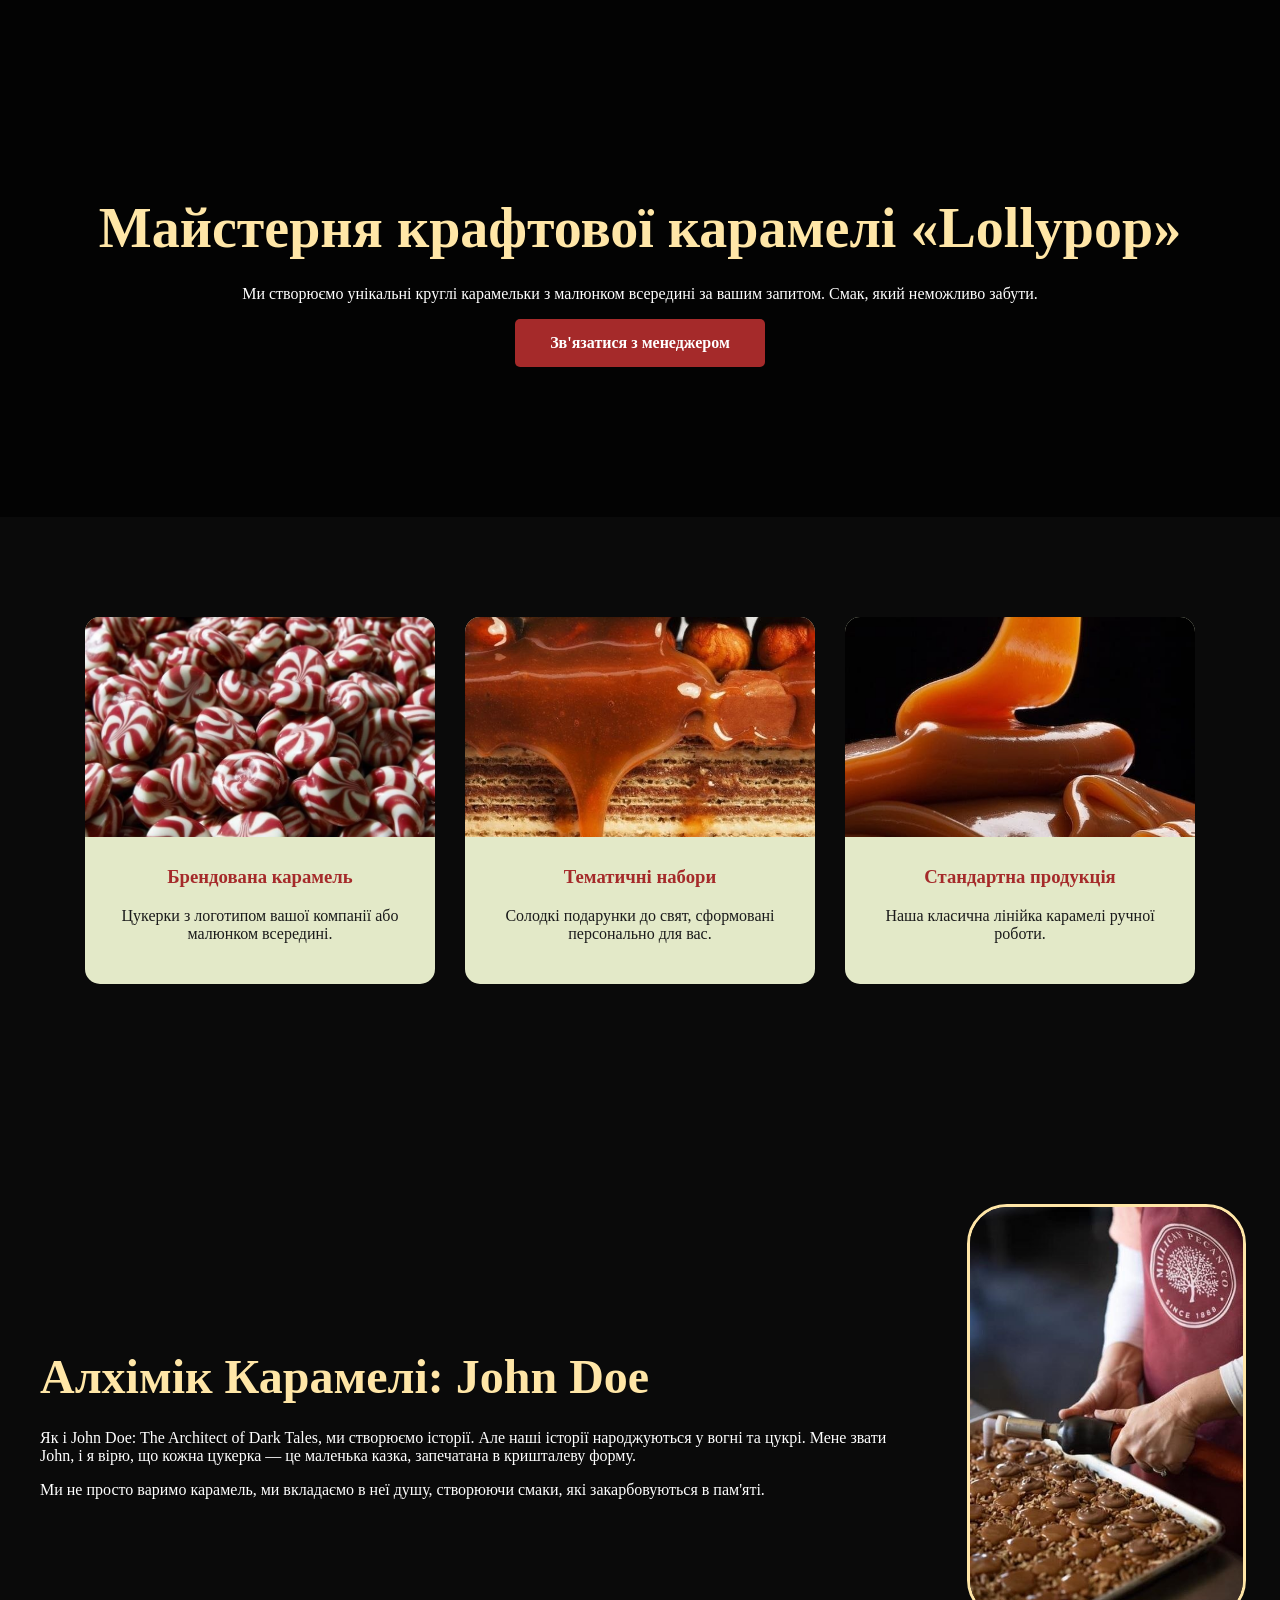
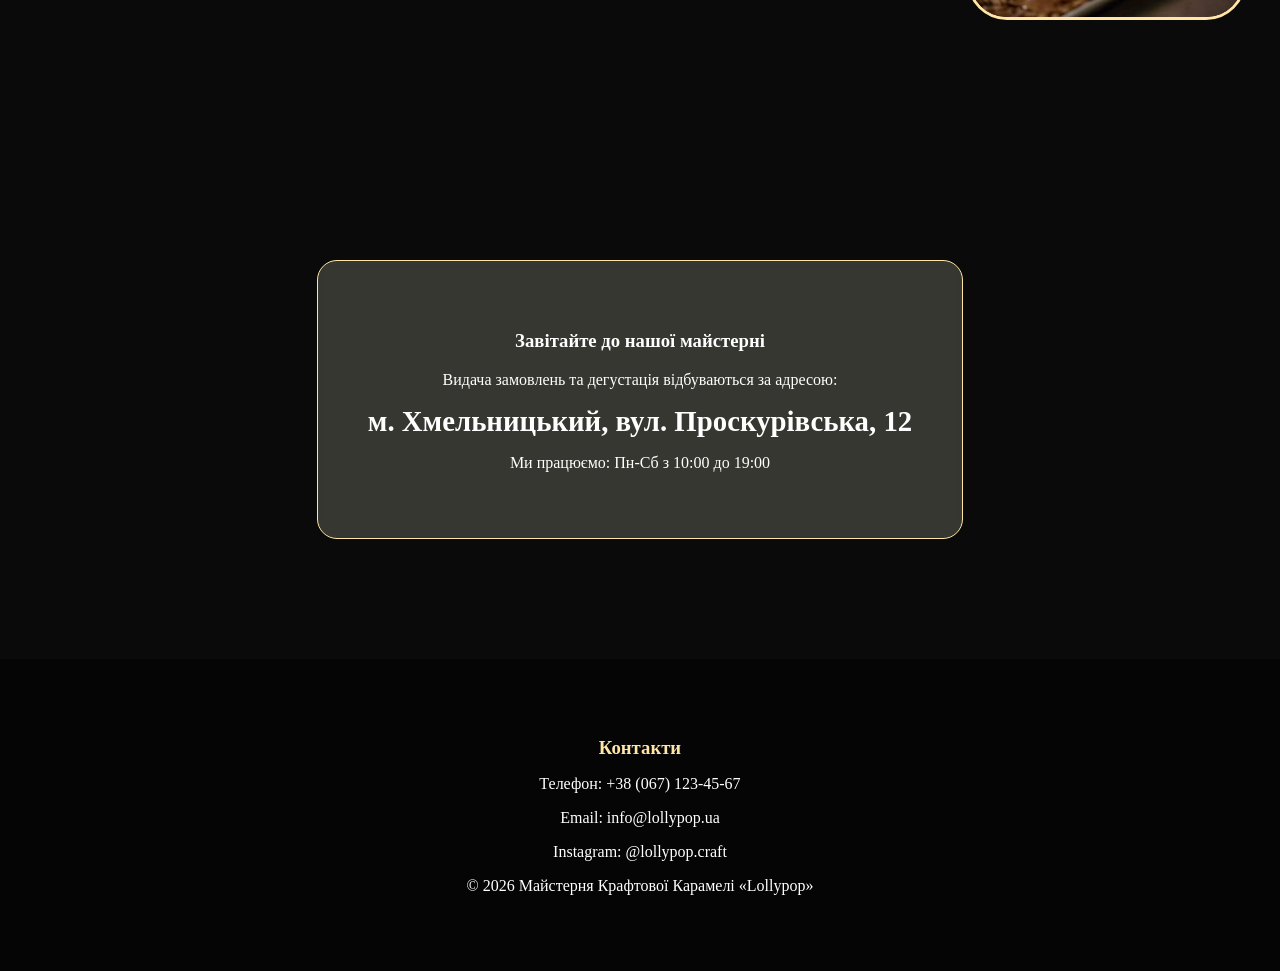
==== index.html @ 49b11ff1 "first commit" ====
<!DOCTYPE html>
<html lang="uk">
<head>
    <meta charset="UTF-8">
    <meta name="viewport" content="width=device-width, initial-scale=1.0">
    <title>Lollypop - Майстерня Крафтової Карамелі</title>
    <link rel="stylesheet" href="style.css">
</head>
<body>

    <section class="hero">
        <div class="container">
            <h1>Майстерня крафтової карамелі «Lollypop»</h1>
            <p>Ми створюємо унікальні круглі карамельки з малюнком всередині за вашим запитом. Смак, який неможливо забути.</p>
            <a href="#" class="btn-manager">Зв'язатися з менеджером</a>
        </div>
    </section>

    <section class="products-container">
        <div class="container">
            <div class="product-grid">
                <div class="card">
                    <img src="img/brand-candy.jpg" alt="Брендована карамель" class="card-img">
                    <div class="card-content">
                        <h3>Брендована карамель</h3>
                        <p>Цукерки з логотипом вашої компанії або малюнком всередині.</p>
                    </div>
                </div>
                <div class="card">
                    <img src="img/gift-sets.jpg" alt="Тематичні набори" class="card-img">
                    <div class="card-content">
                        <h3>Тематичні набори</h3>
                        <p>Солодкі подарунки до свят, сформовані персонально для вас.</p>
                    </div>
                </div>
                <div class="card">
                    <img src="img/classic-style.jpg" alt="Стандартна продукція" class="card-img">
                    <div class="card-content">
                        <h3>Стандартна продукція</h3>
                        <p>Наша класична лінійка карамелі ручної роботи.</p>
                    </div>
                </div>
            </div>
        </div>
    </section>

    <section class="master-section">
        <div class="container master-grid">
            <div class="master-info">
                <h2>Алхімік Карамелі: John Doe</h2>
                <p>Як і John Doe: The Architect of Dark Tales, ми створюємо історії. Але наші історії народжуються у вогні та цукрі. Мене звати John, і я вірю, що кожна цукерка — це маленька казка, запечатана в кришталеву форму.</p>
                <p>Ми не просто варимо карамель, ми вкладаємо в неї душу, створюючи смаки, які закарбовуються в пам'яті.</p>
            </div>
            <div class="master-image">
                <img src="img/about-process.jpg" alt="Майстер за роботою" class="img-styled">
            </div>
        </div>
    </section>

    <section class="address-section">
        <div class="container">
            <div class="address-box">
                <h3>Завітайте до нашої майстерні</h3>
                <p>Видача замовлень та дегустація відбуваються за адресою:</p>
                <p class="highlight">м. Хмельницький, вул. Проскурівська, 12</p>
                <p class="note">Ми працюємо: Пн-Сб з 10:00 до 19:00</p>
            </div>
        </div>
    </section>

    <footer class="footer">
        <div class="container">
            <h3>Контакти</h3>
            <p>Телефон: +38 (067) 123-45-67</p>
            <p>Email: info@lollypop.ua</p>
            <p>Instagram: @lollypop.craft</p>
            <p>&copy; 2026 Майстерня Крафтової Карамелі «Lollypop»</p>
        </div>
    </footer>

</body>
</html>
---- style.css ----
/* 1. ПІДКЛЮЧЕННЯ ШРИФТУ */
@font-face {
    font-family: 'PlayfairLolly';
    src: url('fonts/Playfair.ttf') format('truetype');
}

/* 2. ЗАГАЛЬНІ НАЛАШТУВАННЯ */
body {
    margin: 0;
    padding: 0;
    font-family: 'PlayfairLolly', serif !important; 
    background-color: #0a0a0a;
    color: white;
    text-align: center;
    overflow-x: hidden;
}

.container {
    max-width: 1200px;
    margin: 0 auto;
    padding: 0 20px;
}

/* 3. ПЕРШИЙ БЛОК (ГЕРОЙ) */
.hero {
    padding: 150px 0;
    background: linear-gradient(rgba(0,0,0,0.7), rgba(0,0,0,0.7)), url('IMG/hero-bg.jpg');
    background-size: cover;
    background-position: center;
    background-attachment: fixed;
}

.hero h1 {
    font-size: 3.5rem; 
    color: #FFE6A7; 
    margin-bottom: 25px;
}

.btn-manager {
    background-color: #A52A2A; 
    color: white;
    text-decoration: none;
    padding: 15px 35px;
    border-radius: 5px;
    font-weight: bold;
    display: inline-block;
}

/* 4. БЛОК З КАРТКАМИ ТОВАРІВ */
.products-container {
    padding: 100px 0;
}

.product-grid {
    display: flex;
    justify-content: center;
    gap: 30px;
    flex-wrap: wrap;
}

.card {
    background-color: #E3E9C8; 
    color: #1a1a1a;
    border-radius: 15px;
    width: 350px;
    overflow: hidden; 
}

.card-img {
    width: 100%;
    height: 220px;
    object-fit: cover; 
}

.card-content {
    padding: 25px;
}

.card h3 {
    color: #A52A2A; 
    margin-top: 0;
}

/* 5. БЛОК МАЙСТРА (ФОН БУРШТИН ТА ФОТО В РАМЦІ) */
.master-section {
    padding: 120px 0;
    background: linear-gradient(rgba(0,0,0,0.8), rgba(0,0,0,0.8)), url('IMG/footer-texture.jpg');
    background-size: cover;
    background-position: center;
    background-attachment: fixed;
}

.master-grid {
    display: flex;
    align-items: center;
    gap: 60px;
    text-align: left;
}

.master-info h2 {
    color: #FFE6A7;
    font-size: 3rem;
    margin-bottom: 25px;
}

.img-styled {
    width: 100%;
    max-width: 450px;
    display: block;
    border-radius: 40px; 
    border: 3px solid #FFE6A7; 
}

/* 6. БЛОК АДРЕСИ (СВІТЛИЙ ФОН З КАРАМЕЛЬКАМИ) */
.address-section {
    padding: 120px 0;
    background: linear-gradient(rgba(10,10,10,0.7), rgba(10,10,10,0.7)), url('IMG/brand-candy.jpg');
    background-size: cover;
    background-position: center;
    background-attachment: fixed;
}

.address-box {
    background: rgba(227, 233, 200, 0.2);
    border: 1px solid #FFE6A7;
    padding: 50px;
    display: inline-block;
    border-radius: 20px;
    backdrop-filter: blur(5px);
}

.highlight {
    font-size: 1.8rem;
    color: #fff;
    font-weight: bold;
    display: block;
    margin: 15px 0;
}

/* 7. ФУТЕР */
.footer {
    padding: 60px 0;
    background-color: #050505;
}

.footer h3 {
    color: #FFE6A7;
    margin-bottom: 15px;
}
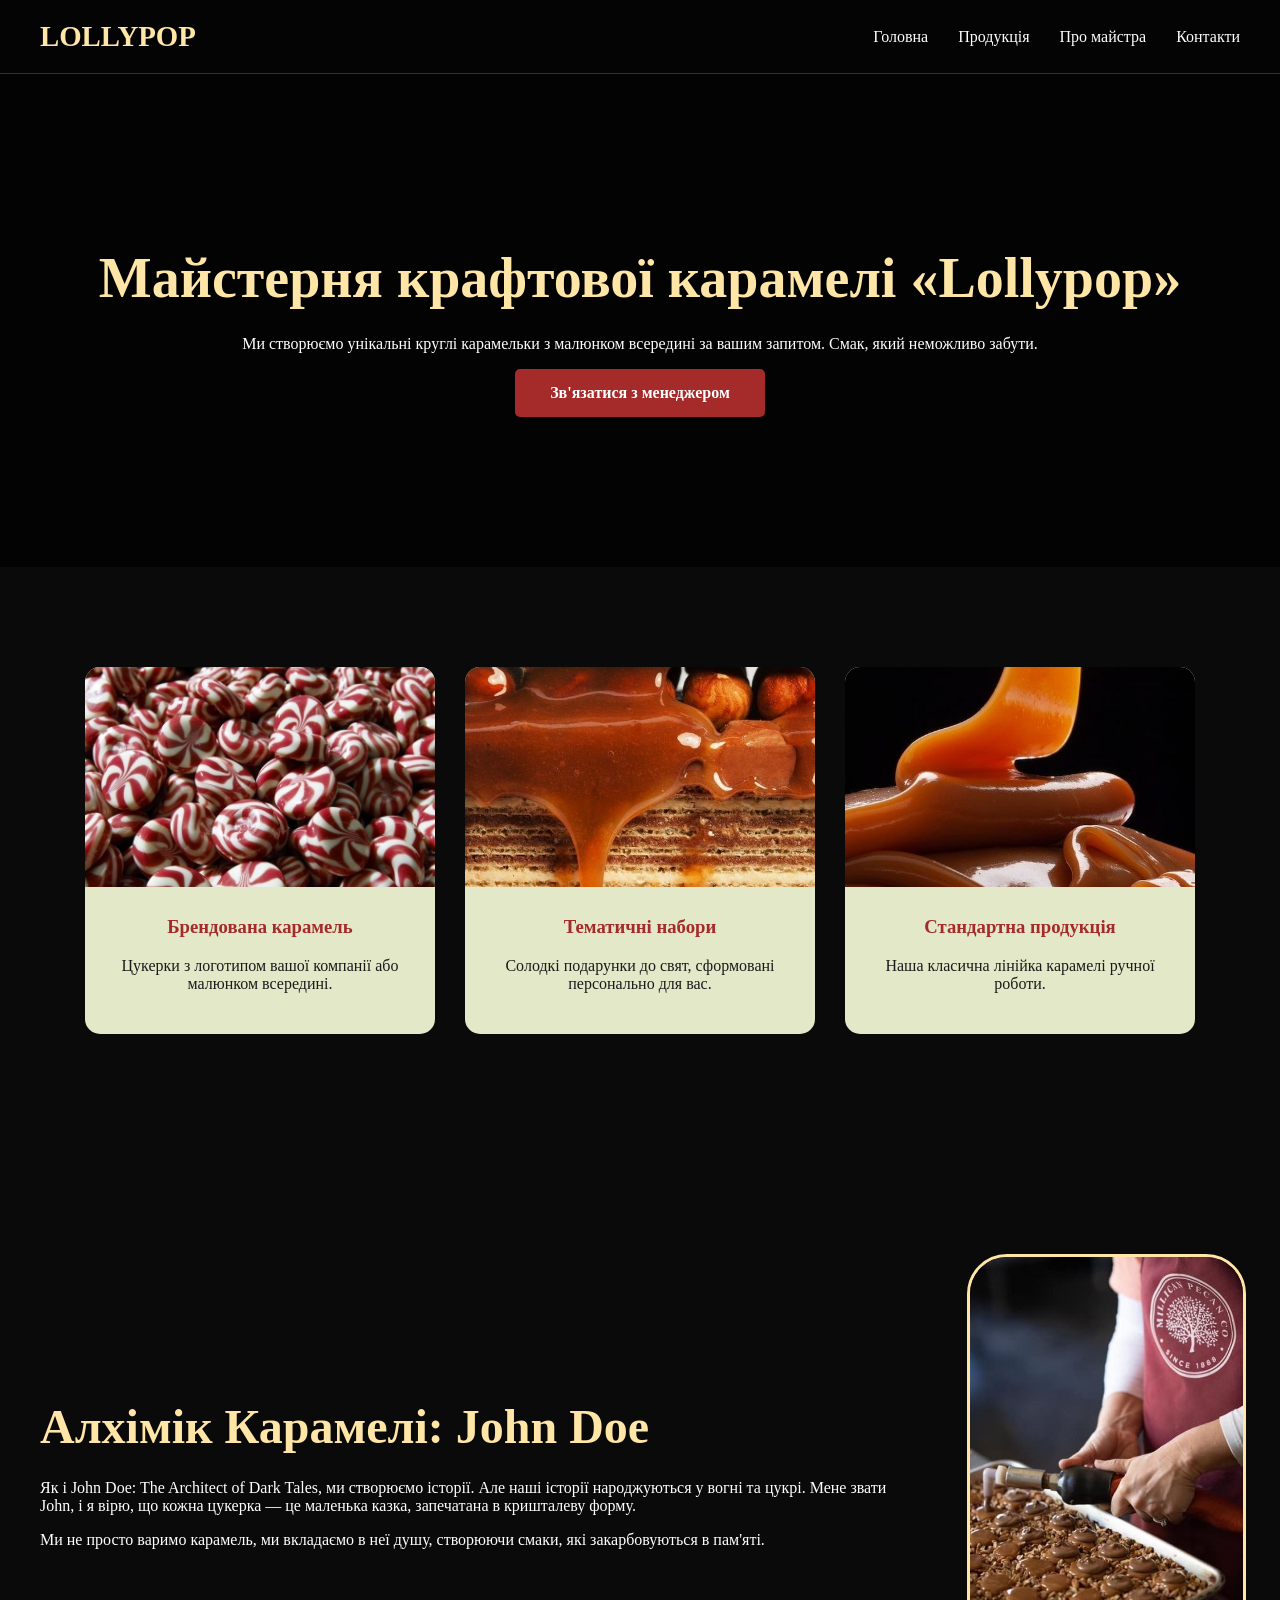
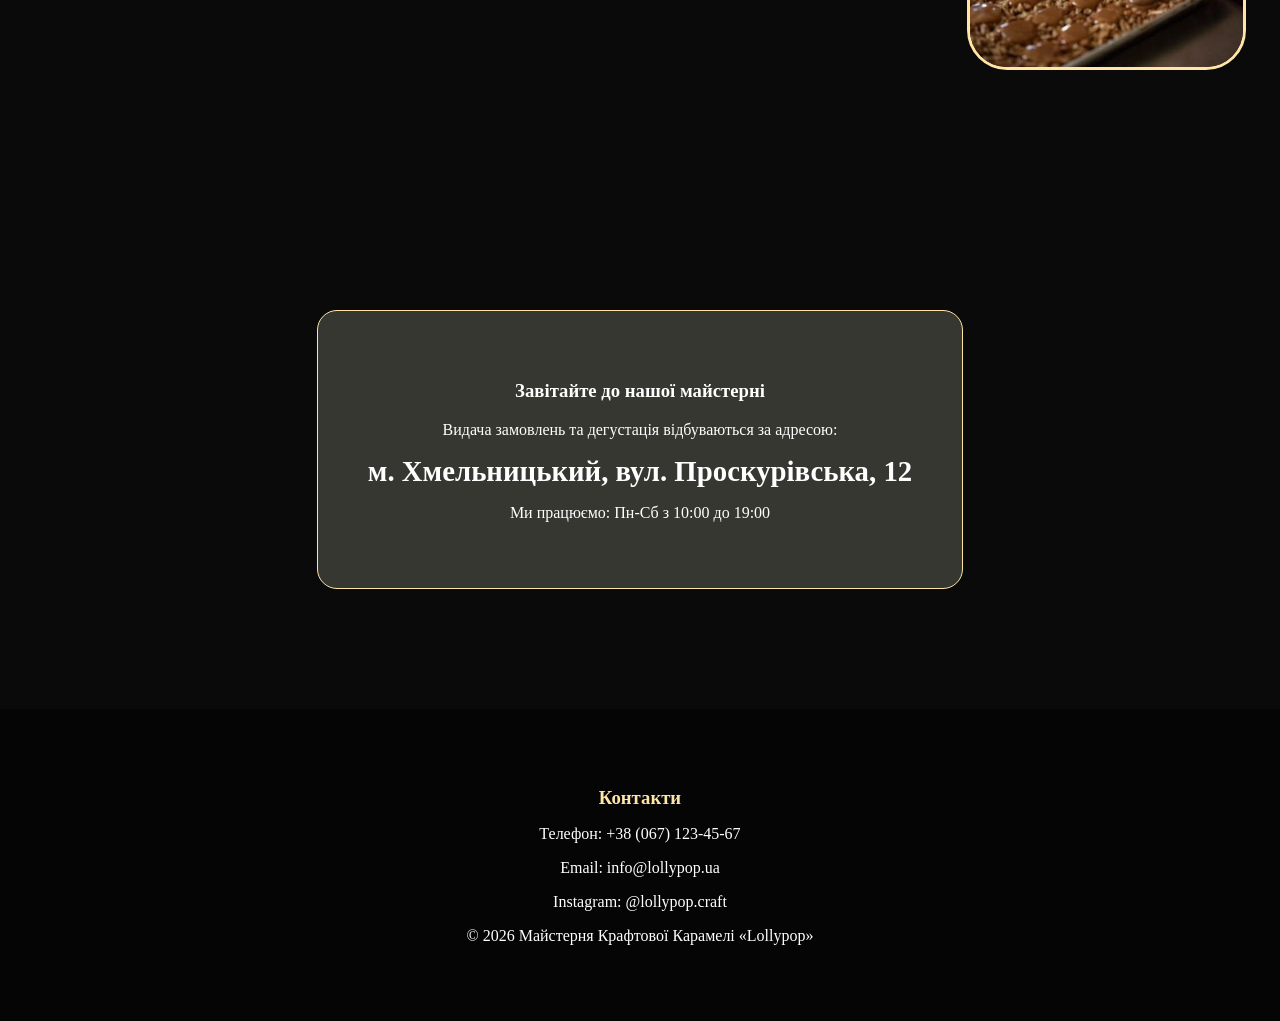
==== commit 7fe0248a: "Added mobile menu and button animations" ====
--- a/index.html
+++ b/index.html
@@ -1,82 +1,119 @@
-<!DOCTYPE html>
-<html lang="uk">
-<head>
-    <meta charset="UTF-8">
-    <meta name="viewport" content="width=device-width, initial-scale=1.0">
-    <title>Lollypop - Майстерня Крафтової Карамелі</title>
-    <link rel="stylesheet" href="style.css">
-</head>
-<body>
-
-    <section class="hero">
-        <div class="container">
-            <h1>Майстерня крафтової карамелі «Lollypop»</h1>
-            <p>Ми створюємо унікальні круглі карамельки з малюнком всередині за вашим запитом. Смак, який неможливо забути.</p>
-            <a href="#" class="btn-manager">Зв'язатися з менеджером</a>
-        </div>
-    </section>
-
-    <section class="products-container">
-        <div class="container">
-            <div class="product-grid">
-                <div class="card">
-                    <img src="img/brand-candy.jpg" alt="Брендована карамель" class="card-img">
-                    <div class="card-content">
-                        <h3>Брендована карамель</h3>
-                        <p>Цукерки з логотипом вашої компанії або малюнком всередині.</p>
-                    </div>
-                </div>
-                <div class="card">
-                    <img src="img/gift-sets.jpg" alt="Тематичні набори" class="card-img">
-                    <div class="card-content">
-                        <h3>Тематичні набори</h3>
-                        <p>Солодкі подарунки до свят, сформовані персонально для вас.</p>
-                    </div>
-                </div>
-                <div class="card">
-                    <img src="img/classic-style.jpg" alt="Стандартна продукція" class="card-img">
-                    <div class="card-content">
-                        <h3>Стандартна продукція</h3>
-                        <p>Наша класична лінійка карамелі ручної роботи.</p>
-                    </div>
-                </div>
-            </div>
-        </div>
-    </section>
-
-    <section class="master-section">
-        <div class="container master-grid">
-            <div class="master-info">
-                <h2>Алхімік Карамелі: John Doe</h2>
-                <p>Як і John Doe: The Architect of Dark Tales, ми створюємо історії. Але наші історії народжуються у вогні та цукрі. Мене звати John, і я вірю, що кожна цукерка — це маленька казка, запечатана в кришталеву форму.</p>
-                <p>Ми не просто варимо карамель, ми вкладаємо в неї душу, створюючи смаки, які закарбовуються в пам'яті.</p>
-            </div>
-            <div class="master-image">
-                <img src="img/about-process.jpg" alt="Майстер за роботою" class="img-styled">
-            </div>
-        </div>
-    </section>
-
-    <section class="address-section">
-        <div class="container">
-            <div class="address-box">
-                <h3>Завітайте до нашої майстерні</h3>
-                <p>Видача замовлень та дегустація відбуваються за адресою:</p>
-                <p class="highlight">м. Хмельницький, вул. Проскурівська, 12</p>
-                <p class="note">Ми працюємо: Пн-Сб з 10:00 до 19:00</p>
-            </div>
-        </div>
-    </section>
-
-    <footer class="footer">
-        <div class="container">
-            <h3>Контакти</h3>
-            <p>Телефон: +38 (067) 123-45-67</p>
-            <p>Email: info@lollypop.ua</p>
-            <p>Instagram: @lollypop.craft</p>
-            <p>&copy; 2026 Майстерня Крафтової Карамелі «Lollypop»</p>
-        </div>
-    </footer>
-
-</body>
+<!DOCTYPE html>
+<html lang="uk">
+<head>
+    <meta charset="UTF-8">
+    <meta name="viewport" content="width=device-width, initial-scale=1.0">
+    <title>Lollypop - Майстерня Крафтової Карамелі</title>
+    <link rel="stylesheet" href="style.css">
+</head>
+<body>
+
+    <header class="header">
+        <div class="container nav-container">
+            <div class="logo">Lollypop</div>
+            
+            <div class="hamburger" id="hamburger">
+                <span></span>
+                <span></span>
+                <span></span>
+            </div>
+
+            <nav class="nav-menu" id="nav-menu">
+                <ul>
+                    <li><a href="#">Головна</a></li>
+                    <li><a href="#products">Продукція</a></li>
+                    <li><a href="#master">Про майстра</a></li>
+                    <li><a href="#contacts">Контакти</a></li>
+                </ul>
+            </nav>
+        </div>
+    </header>
+
+    <section class="hero">
+        <div class="container">
+            <h1>Майстерня крафтової карамелі «Lollypop»</h1>
+            <p>Ми створюємо унікальні круглі карамельки з малюнком всередині за вашим запитом. Смак, який неможливо забути.</p>
+            <a href="#" class="btn-manager">Зв'язатися з менеджером</a>
+        </div>
+    </section>
+
+    <section class="products-container" id="products">
+        <div class="container">
+            <div class="product-grid">
+                <div class="card">
+                    <img src="img/brand-candy.jpg" alt="Брендована карамель" class="card-img">
+                    <div class="card-content">
+                        <h3>Брендована карамель</h3>
+                        <p>Цукерки з логотипом вашої компанії або малюнком всередині.</p>
+                    </div>
+                </div>
+                <div class="card">
+                    <img src="img/gift-sets.jpg" alt="Тематичні набори" class="card-img">
+                    <div class="card-content">
+                        <h3>Тематичні набори</h3>
+                        <p>Солодкі подарунки до свят, сформовані персонально для вас.</p>
+                    </div>
+                </div>
+                <div class="card">
+                    <img src="img/classic-style.jpg" alt="Стандартна продукція" class="card-img">
+                    <div class="card-content">
+                        <h3>Стандартна продукція</h3>
+                        <p>Наша класична лінійка карамелі ручної роботи.</p>
+                    </div>
+                </div>
+            </div>
+        </div>
+    </section>
+
+    <section class="master-section" id="master">
+        <div class="container master-grid">
+            <div class="master-info">
+                <h2>Алхімік Карамелі: John Doe</h2>
+                <p>Як і John Doe: The Architect of Dark Tales, ми створюємо історії. Але наші історії народжуються у вогні та цукрі. Мене звати John, і я вірю, що кожна цукерка — це маленька казка, запечатана в кришталеву форму.</p>
+                <p>Ми не просто варимо карамель, ми вкладаємо в неї душу, створюючи смаки, які закарбовуються в пам'яті.</p>
+            </div>
+            <div class="master-image">
+                <img src="img/about-process.jpg" alt="Майстер за роботою" class="img-styled">
+            </div>
+        </div>
+    </section>
+
+    <section class="address-section" id="contacts">
+        <div class="container">
+            <div class="address-box">
+                <h3>Завітайте до нашої майстерні</h3>
+                <p>Видача замовлень та дегустація відбуваються за адресою:</p>
+                <p class="highlight">м. Хмельницький, вул. Проскурівська, 12</p>
+                <p class="note">Ми працюємо: Пн-Сб з 10:00 до 19:00</p>
+            </div>
+        </div>
+    </section>
+
+    <footer class="footer">
+        <div class="container">
+            <h3>Контакти</h3>
+            <p>Телефон: +38 (067) 123-45-67</p>
+            <p>Email: info@lollypop.ua</p>
+            <p>Instagram: @lollypop.craft</p>
+            <p>&copy; 2026 Майстерня Крафтової Карамелі «Lollypop»</p>
+        </div>
+    </footer>
+
+    <script>
+        const hamburger = document.getElementById('hamburger');
+        const navMenu = document.getElementById('nav-menu');
+
+        hamburger.addEventListener('click', () => {
+            navMenu.classList.toggle('active');
+            hamburger.classList.toggle('is-active');
+        });
+
+        // Закриття меню при кліку на пункт
+        document.querySelectorAll('.nav-menu a').forEach(n => n.addEventListener('click', () => {
+            navMenu.classList.remove('active');
+            hamburger.classList.remove('is-active');
+        }));
+    </script>
+
+</body>
 </html>
--- a/style.css
+++ b/style.css
@@ -1,149 +1,256 @@
-/* 1. ПІДКЛЮЧЕННЯ ШРИФТУ */
-@font-face {
-    font-family: 'PlayfairLolly';
-    src: url('fonts/Playfair.ttf') format('truetype');
-}
-
-/* 2. ЗАГАЛЬНІ НАЛАШТУВАННЯ */
-body {
-    margin: 0;
-    padding: 0;
-    font-family: 'PlayfairLolly', serif !important; 
-    background-color: #0a0a0a;
-    color: white;
-    text-align: center;
-    overflow-x: hidden;
-}
-
-.container {
-    max-width: 1200px;
-    margin: 0 auto;
-    padding: 0 20px;
-}
-
-/* 3. ПЕРШИЙ БЛОК (ГЕРОЙ) */
-.hero {
-    padding: 150px 0;
-    background: linear-gradient(rgba(0,0,0,0.7), rgba(0,0,0,0.7)), url('IMG/hero-bg.jpg');
-    background-size: cover;
-    background-position: center;
-    background-attachment: fixed;
-}
-
-.hero h1 {
-    font-size: 3.5rem; 
-    color: #FFE6A7; 
-    margin-bottom: 25px;
-}
-
-.btn-manager {
-    background-color: #A52A2A; 
-    color: white;
-    text-decoration: none;
-    padding: 15px 35px;
-    border-radius: 5px;
-    font-weight: bold;
-    display: inline-block;
-}
-
-/* 4. БЛОК З КАРТКАМИ ТОВАРІВ */
-.products-container {
-    padding: 100px 0;
-}
-
-.product-grid {
-    display: flex;
-    justify-content: center;
-    gap: 30px;
-    flex-wrap: wrap;
-}
-
-.card {
-    background-color: #E3E9C8; 
-    color: #1a1a1a;
-    border-radius: 15px;
-    width: 350px;
-    overflow: hidden; 
-}
-
-.card-img {
-    width: 100%;
-    height: 220px;
-    object-fit: cover; 
-}
-
-.card-content {
-    padding: 25px;
-}
-
-.card h3 {
-    color: #A52A2A; 
-    margin-top: 0;
-}
-
-/* 5. БЛОК МАЙСТРА (ФОН БУРШТИН ТА ФОТО В РАМЦІ) */
-.master-section {
-    padding: 120px 0;
-    background: linear-gradient(rgba(0,0,0,0.8), rgba(0,0,0,0.8)), url('IMG/footer-texture.jpg');
-    background-size: cover;
-    background-position: center;
-    background-attachment: fixed;
-}
-
-.master-grid {
-    display: flex;
-    align-items: center;
-    gap: 60px;
-    text-align: left;
-}
-
-.master-info h2 {
-    color: #FFE6A7;
-    font-size: 3rem;
-    margin-bottom: 25px;
-}
-
-.img-styled {
-    width: 100%;
-    max-width: 450px;
-    display: block;
-    border-radius: 40px; 
-    border: 3px solid #FFE6A7; 
-}
-
-/* 6. БЛОК АДРЕСИ (СВІТЛИЙ ФОН З КАРАМЕЛЬКАМИ) */
-.address-section {
-    padding: 120px 0;
-    background: linear-gradient(rgba(10,10,10,0.7), rgba(10,10,10,0.7)), url('IMG/brand-candy.jpg');
-    background-size: cover;
-    background-position: center;
-    background-attachment: fixed;
-}
-
-.address-box {
-    background: rgba(227, 233, 200, 0.2);
-    border: 1px solid #FFE6A7;
-    padding: 50px;
-    display: inline-block;
-    border-radius: 20px;
-    backdrop-filter: blur(5px);
-}
-
-.highlight {
-    font-size: 1.8rem;
-    color: #fff;
-    font-weight: bold;
-    display: block;
-    margin: 15px 0;
-}
-
-/* 7. ФУТЕР */
-.footer {
-    padding: 60px 0;
-    background-color: #050505;
-}
-
-.footer h3 {
-    color: #FFE6A7;
-    margin-bottom: 15px;
+/* 1. ПІДКЛЮЧЕННЯ ШРИФТУ */
+@font-face {
+    font-family: 'PlayfairLolly';
+    src: url('fonts/Playfair.ttf') format('truetype');
+}
+
+/* 2. ЗАГАЛЬНІ НАЛАШТУВАННЯ */
+html {
+    scroll-behavior: smooth; /* Плавний скрол */
+}
+
+body {
+    margin: 0;
+    padding: 0;
+    font-family: 'PlayfairLolly', serif !important; 
+    background-color: #0a0a0a;
+    color: white;
+    text-align: center;
+    overflow-x: hidden;
+}
+
+.container {
+    max-width: 1200px;
+    margin: 0 auto;
+    padding: 0 20px;
+}
+
+/* 3. ШАПКА ТА НАВІГАЦІЯ */
+.header {
+    background: rgba(5, 5, 5, 0.9);
+    backdrop-filter: blur(10px);
+    padding: 20px 0;
+    position: fixed;
+    width: 100%;
+    top: 0;
+    z-index: 2000;
+    border-bottom: 1px solid rgba(255, 230, 167, 0.2);
+}
+
+.nav-container {
+    display: flex;
+    justify-content: space-between;
+    align-items: center;
+}
+
+.logo {
+    font-size: 1.8rem;
+    color: #FFE6A7;
+    font-weight: bold;
+    text-transform: uppercase;
+}
+
+.nav-menu ul {
+    list-style: none;
+    display: flex;
+    gap: 30px;
+    margin: 0;
+}
+
+.nav-menu a {
+    color: white;
+    text-decoration: none;
+    transition: 0.3s;
+}
+
+.nav-menu a:hover {
+    color: #FFE6A7;
+}
+
+/* 4. ГЕРОЙ-БЛОК */
+.hero {
+    padding: 200px 0 150px 0; /* Збільшено відступ зверху через шапку */
+    background: linear-gradient(rgba(0,0,0,0.7), rgba(0,0,0,0.7)), url('IMG/hero-bg.jpg');
+    background-size: cover;
+    background-position: center;
+    background-attachment: fixed;
+}
+
+.hero h1 {
+    font-size: 3.5rem; 
+    color: #FFE6A7; 
+    margin-bottom: 25px;
+}
+
+/* АНІМОВАНА КНОПКА */
+.btn-manager {
+    background-color: #A52A2A; 
+    color: white;
+    text-decoration: none;
+    padding: 15px 35px;
+    border-radius: 5px;
+    font-weight: bold;
+    display: inline-block;
+    transition: all 0.3s ease;
+}
+
+.btn-manager:hover {
+    background-color: #d23a3a;
+    transform: scale(1.05);
+    box-shadow: 0 0 20px rgba(255, 230, 167, 0.3);
+}
+
+/* 5. КАРТКИ ТОВАРІВ */
+.products-container {
+    padding: 100px 0;
+}
+
+.product-grid {
+    display: flex;
+    justify-content: center;
+    gap: 30px;
+    flex-wrap: wrap;
+}
+
+.card {
+    background-color: #E3E9C8; 
+    color: #1a1a1a;
+    border-radius: 15px;
+    width: 350px;
+    overflow: hidden; 
+    transition: transform 0.3s ease;
+}
+
+.card:hover {
+    transform: translateY(-10px);
+}
+
+.card-img {
+    width: 100%;
+    height: 220px;
+    object-fit: cover; 
+}
+
+.card-content {
+    padding: 25px;
+}
+
+.card h3 {
+    color: #A52A2A; 
+    margin-top: 0;
+}
+
+/* 6. БЛОК МАЙСТРА */
+.master-section {
+    padding: 120px 0;
+    background: linear-gradient(rgba(0,0,0,0.8), rgba(0,0,0,0.8)), url('IMG/footer-texture.jpg');
+    background-size: cover;
+    background-position: center;
+    background-attachment: fixed;
+}
+
+.master-grid {
+    display: flex;
+    align-items: center;
+    gap: 60px;
+    text-align: left;
+}
+
+.master-info h2 {
+    color: #FFE6A7;
+    font-size: 3rem;
+    margin-bottom: 25px;
+}
+
+.img-styled {
+    width: 100%;
+    max-width: 450px;
+    display: block;
+    border-radius: 40px; 
+    border: 3px solid #FFE6A7; 
+}
+
+/* 7. АДРЕСА */
+.address-section {
+    padding: 120px 0;
+    background: linear-gradient(rgba(10,10,10,0.7), rgba(10,10,10,0.7)), url('IMG/brand-candy.jpg');
+    background-size: cover;
+    background-position: center;
+    background-attachment: fixed;
+}
+
+.address-box {
+    background: rgba(227, 233, 200, 0.2);
+    border: 1px solid #FFE6A7;
+    padding: 50px;
+    display: inline-block;
+    border-radius: 20px;
+    backdrop-filter: blur(5px);
+}
+
+.highlight {
+    font-size: 1.8rem;
+    color: #fff;
+    font-weight: bold;
+    display: block;
+    margin: 15px 0;
+}
+
+/* 8. ФУТЕР */
+.footer {
+    padding: 60px 0;
+    background-color: #050505;
+}
+
+.footer h3 {
+    color: #FFE6A7;
+    margin-bottom: 15px;
+}
+
+/* 9. МОБІЛЬНЕ МЕНЮ (БУРГЕР) ТА АДАПТИВКА */
+.hamburger {
+    display: none;
+    cursor: pointer;
+    flex-direction: column;
+    gap: 6px;
+}
+
+.hamburger span {
+    width: 30px;
+    height: 3px;
+    background: #FFE6A7;
+    transition: 0.3s;
+}
+
+@media (max-width: 768px) {
+    /* Показуємо бургер */
+    .hamburger {
+        display: flex;
+    }
+
+    /* Ховаємо звичайне меню і перетворюємо його на мобільне */
+    .nav-menu {
+        position: fixed;
+        right: -100%;
+        top: 75px;
+        background: rgba(10, 10, 10, 0.98);
+        width: 100%;
+        height: 100vh;
+        transition: 0.4s;
+    }
+
+    .nav-menu.active {
+        right: 0;
+    }
+
+    .nav-menu ul {
+        flex-direction: column;
+        padding-top: 100px;
+        gap: 40px;
+    }
+
+    /* Адаптація блоків */
+    .hero h1 { font-size: 2.2rem; }
+    .master-grid { flex-direction: column; text-align: center; }
+    .master-info h2 { font-size: 2.2rem; }
 }
